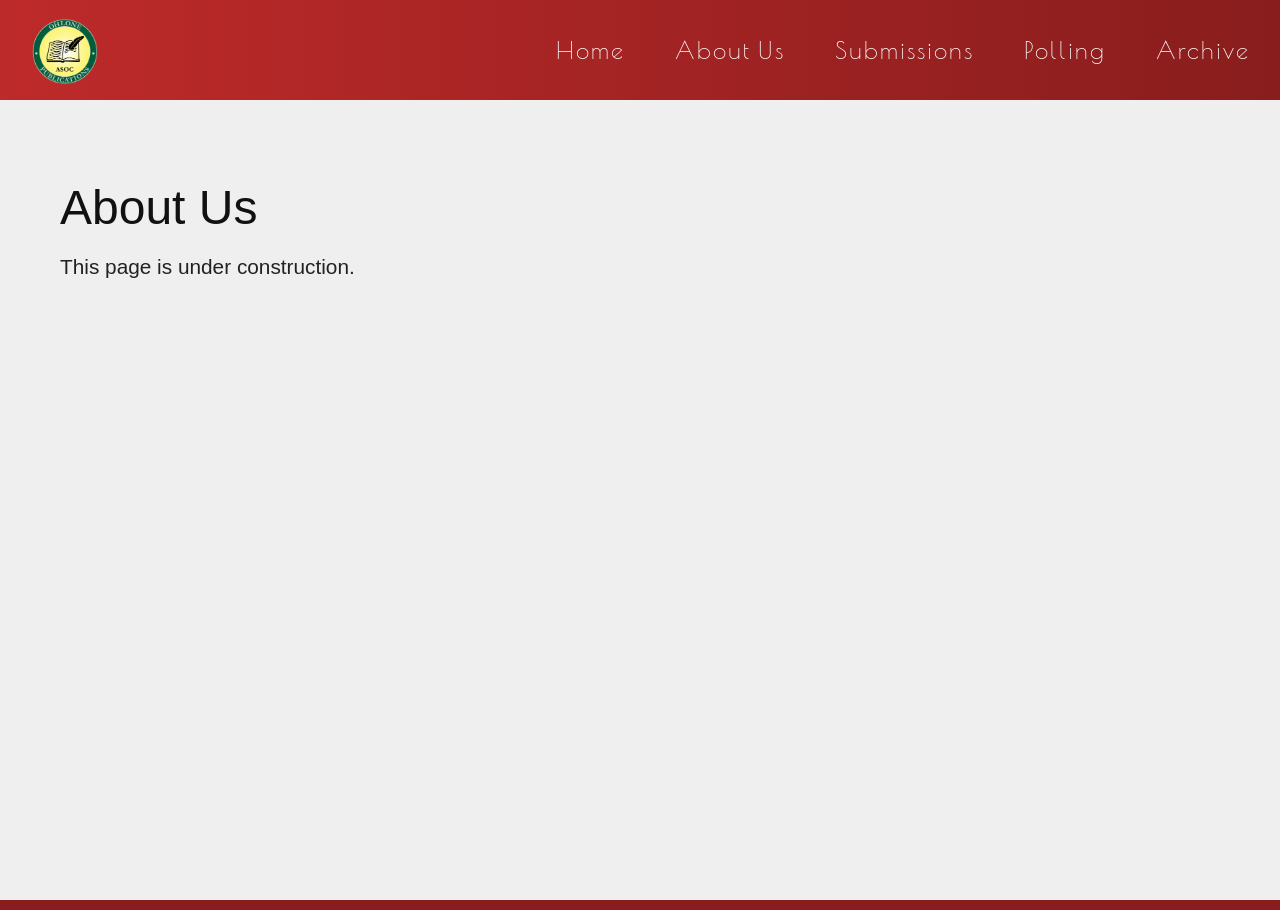
==== about.html @ a0ce57b2 "added template pages for each of the respective subpages" ====
<!DOCTYPE html>
<html lang="en">
<head>
    <meta charset="UTF-8">
    <meta name="viewport" content="width=device-width, initial-scale=1.0">
    <title>About Us | Ohlone Publications</title>
    <link rel="stylesheet" href="style.css">
    <link rel="preconnect" href="https://fonts.googleapis.com">
    <link rel="preconnect" href="https://fonts.gstatic.com" crossorigin>
    <link href="https://fonts.googleapis.com/css2?family=Poiret+One&display=swap" rel="stylesheet">
</head>
<body>
<div class="container">
    <nav class="navbar">
        <a href="index.html">
            <img src="Adobe Express - file.png" class="nav-logo" alt="Logo">
        </a>

        <ul class="nav-links">
            <li><a href="index.html">Home</a></li>
            <li><a href="about.html">About Us</a></li>
            <li><a href="submissions.html">Submissions</a></li>
            <li><a href="polling.html">Polling</a></li>
            <li><a href="archive.html">Archive</a></li>
        </ul>
    </nav>

    <main class="page-placeholder">
        <h1>About Us</h1>
        <p>This page is under construction.</p>
    </main>
</div>
</body>
</html>
---- style.css ----
html, body {
    margin: 0;
    padding: 0;
    width: 100%;
    height: 100%;
}

.container {
    width: 100%;
    min-height: 100vh;
    background: linear-gradient(to bottom, #BE2A2A, #891d1d);
    padding-bottom: 10px;
}

.navbar {
    background: linear-gradient(to right, #BE2A2A, #891d1d);
    height: 100px;
    display: flex;
    align-items: center;
    padding: 0 30px;
}

.nav-logo {
    max-height: 78px;
    width: auto;
    display: block;
}

.nav-links {
    display: flex;
    list-style: none;
    margin: 0 0 0 auto;
    padding: 0;
    gap: 50px;
    flex-wrap: wrap;
}

.nav-links a {
    text-decoration: none;
    color: white;
    font-family: "Poiret One", sans-serif;
    font-size: 1.5rem;
    letter-spacing: 2px;
    transition: text-shadow 0.25s ease, transform 0.15s ease, color 0.25s ease;
}

.nav-links a:hover {
    text-shadow: 0 0 8px rgba(255, 255, 255, 0.9),
    0 0 16px rgba(255, 255, 255, 0.7);
}

.nav-links a:active {
    animation: navFlash 0.2s ease;
}

.page-placeholder {
    background: #efefef;
    min-height: calc(100vh - 100px);
    padding: 80px 60px;
    box-sizing: border-box;
}

.page-placeholder h1 {
    margin: 0 0 20px;
    font-family: Arial, sans-serif;
    font-size: 3rem;
    font-weight: 400;
    color: #111;
}

.page-placeholder p {
    margin: 0;
    font-family: Arial, sans-serif;
    font-size: 1.3rem;
    color: #222;
}

@keyframes navFlash {
    0% {
        text-shadow: 0 0 0 rgba(255, 255, 255, 0);
        transform: scale(1);
    }
    50% {
        text-shadow: 0 0 12px rgba(255, 255, 255, 1),
        0 0 24px rgba(255, 255, 255, 0.95);
        transform: scale(1.08);
    }
    100% {
        text-shadow: 0 0 0 rgba(255, 255, 255, 0);
        transform: scale(1);
    }
}

.hero-image {
    display: block;
    width: 100%;
    max-height: 730px;
    object-fit: cover;
    box-shadow: 0 14px 28px rgba(0, 0, 0, 0.28);
    margin-bottom: 0;
    position: relative;
    z-index: 2;
}

/* MIDDLE SECTION */

.middle-section {
    background: #efefef;
    padding: 45px 60px 55px;
    position: relative;
    z-index: 1;
}

.middle-content {
    max-width: 1250px;
    margin: 0 auto;
    display: grid;
    grid-template-columns: 1.8fr 1fr;
    gap: 70px;
    align-items: start;
}

.middle-heading,
.edition-heading {
    margin-top: 0;
    margin-bottom: 25px;
    color: #111;
    font-family: Arial, sans-serif;
    font-weight: 400;
}

.middle-heading {
    text-align: center;
    font-size: 3rem;
}

.edition-heading {
    text-align: center;
    font-size: 2rem;
}

.feature-image-box {
    width: 100%;
    height: 430px;
    background: #d9d9d9;
    margin-bottom: 24px;
}

.feature-description {
    margin: 0;
    color: #111;
    font-family: Arial, sans-serif;
    font-size: 1.75rem;
    line-height: 1.35;
}

.latest-edition-box {
    display: flex;
    flex-direction: column;
    align-items: center;
}

.edition-cover-box {
    width: 100%;
    max-width: 260px;
    height: 340px;
    background: #d9d9d9;
    margin: 0 auto 24px;
    overflow: hidden;
}

.edition-cover-box img {
    width: 100%;
    height: 100%;
    object-fit: cover;
    display: block;
}

.edition-blurb {
    width: 100%;
    max-width: 360px;
    text-align: left;
}

.edition-blurb h4 {
    margin: 0 0 12px;
    font-family: Arial, sans-serif;
    font-size: 1.65rem;
    font-weight: 500;
    color: #111;
}

.edition-blurb p {
    margin: 0;
    color: #111;
    font-family: Arial, sans-serif;
    font-size: 1.25rem;
    line-height: 1.4;
}

.edition-button {
    display: inline-block;
    margin-top: 20px;
    padding: 12px 24px;
    background-color: #A61E1E;
    color: white;
    text-decoration: none;
    font-family: Arial, sans-serif;
    font-size: 1rem;
    border-radius: 6px;
    transition: background-color 0.2s ease, transform 0.2s ease;
}

.edition-button:hover {
    background-color: #8f1a1a;
    transform: translateY(-2px);
}

/* CAROUSEL */

.carousel {
    position: relative;
    width: 100%;
    max-width: 1400px;
    margin: 60px auto 100px auto;
    display: grid;
    grid-template-columns: 90px 1fr 90px;
    align-items: center;
    box-sizing: border-box;
}

.carousel-stage {
    position: relative;
    width: 900px;
    max-width: 100%;
    height: 560px;
    margin: 0 auto;
    overflow: visible;
}

.carousel-card {
    position: absolute;
    top: 50%;
    left: 50%;
    width: 250px;
    height: 380px;
    transform: translate(-50%, -50%) scale(0.7);
    opacity: 0;
    z-index: 0;
    transition: transform 0.45s ease, opacity 0.45s ease, z-index 0.45s ease, filter 0.45s ease;
    pointer-events: none;
}

.carousel-card img {
    width: 100%;
    height: 100%;
    object-fit: cover;
    display: block;
    border-radius: 12px;
    box-shadow: 0 12px 28px rgba(0, 0, 0, 0.28);
    background: #d9d9d9;
}

.carousel-card.active {
    transform: translate(-50%, -50%) scale(1);
    opacity: 1;
    z-index: 5;
    filter: none;
}

.carousel-card.prev,
.carousel-card.next {
    opacity: 0.82;
    z-index: 4;
    filter: brightness(0.88);
}

.carousel-card.prev {
    transform: translate(-125%, -50%) scale(0.8);
}

.carousel-card.next {
    transform: translate(25%, -50%) scale(0.8);
}

.carousel-card.far-prev,
.carousel-card.far-next {
    opacity: 0.35;
    z-index: 2;
    filter: brightness(0.7);
}

.carousel-card.far-prev {
    transform: translate(-175%, -50%) scale(0.58);
}

.carousel-card.far-next {
    transform: translate(75%, -50%) scale(0.58);
}

.nav {
    border: none;
    background: rgba(91, 0, 0, 0.75);
    color: white;
    font-size: 56px;
    line-height: 1;
    width: 72px;
    height: 72px;
    border-radius: 14px;
    cursor: pointer;
    z-index: 10;
    justify-self: center;
    display: flex;
    align-items: center;
    justify-content: center;
    position: static;
    transform: none;
}

.nav:hover {
    background: rgba(0, 0, 0, 0.7);
    color: white;
}

.nav:active {
    transform: scale(0.96);
}

.prev,
.next {
    flex-shrink: 0;
}

@media (max-width: 900px) {
    .middle-content {
        grid-template-columns: 1fr;
        gap: 50px;
    }

    .carousel-stage {
        width: 700px;
        height: 470px;
    }

    .carousel-card {
        width: 210px;
        height: 320px;
    }

    .carousel-card.prev {
        transform: translate(-115%, -50%) scale(0.76);
    }

    .carousel-card.next {
        transform: translate(15%, -50%) scale(0.76);
    }

    .carousel-card.far-prev {
        transform: translate(-155%, -50%) scale(0.52);
    }

    .carousel-card.far-next {
        transform: translate(55%, -50%) scale(0.52);
    }

    .nav {
        font-size: 46px;
        width: 64px;
        height: 64px;
    }
}

@media (max-width: 768px) {
    .navbar {
        height: auto;
        flex-direction: column;
        justify-content: center;
        padding: 20px;
        gap: 20px;
    }

    .nav-links {
        margin: 0;
        gap: 30px;
        justify-content: center;
    }

    .middle-section {
        padding: 35px 20px 45px;
    }

    .middle-heading {
        font-size: 2.2rem;
    }

    .edition-heading {
        font-size: 1.7rem;
    }

    .feature-image-box {
        height: 280px;
    }

    .feature-description,
    .edition-blurb p {
        font-size: 1.1rem;
    }

    .carousel {
        gap: 10px;
        padding: 0 10px;
        grid-template-columns: 60px 1fr 60px;
    }

    .carousel-stage {
        width: 100%;
        height: 340px;
    }

    .carousel-card {
        width: 165px;
        height: 250px;
    }

    .carousel-card.far-prev,
    .carousel-card.far-next {
        display: none;
    }

    .carousel-card.prev {
        transform: translate(-100%, -50%) scale(0.72);
    }

    .carousel-card.next {
        transform: translate(0%, -50%) scale(0.72);
    }

    .nav {
        font-size: 40px;
        width: 52px;
        height: 52px;
    }
}
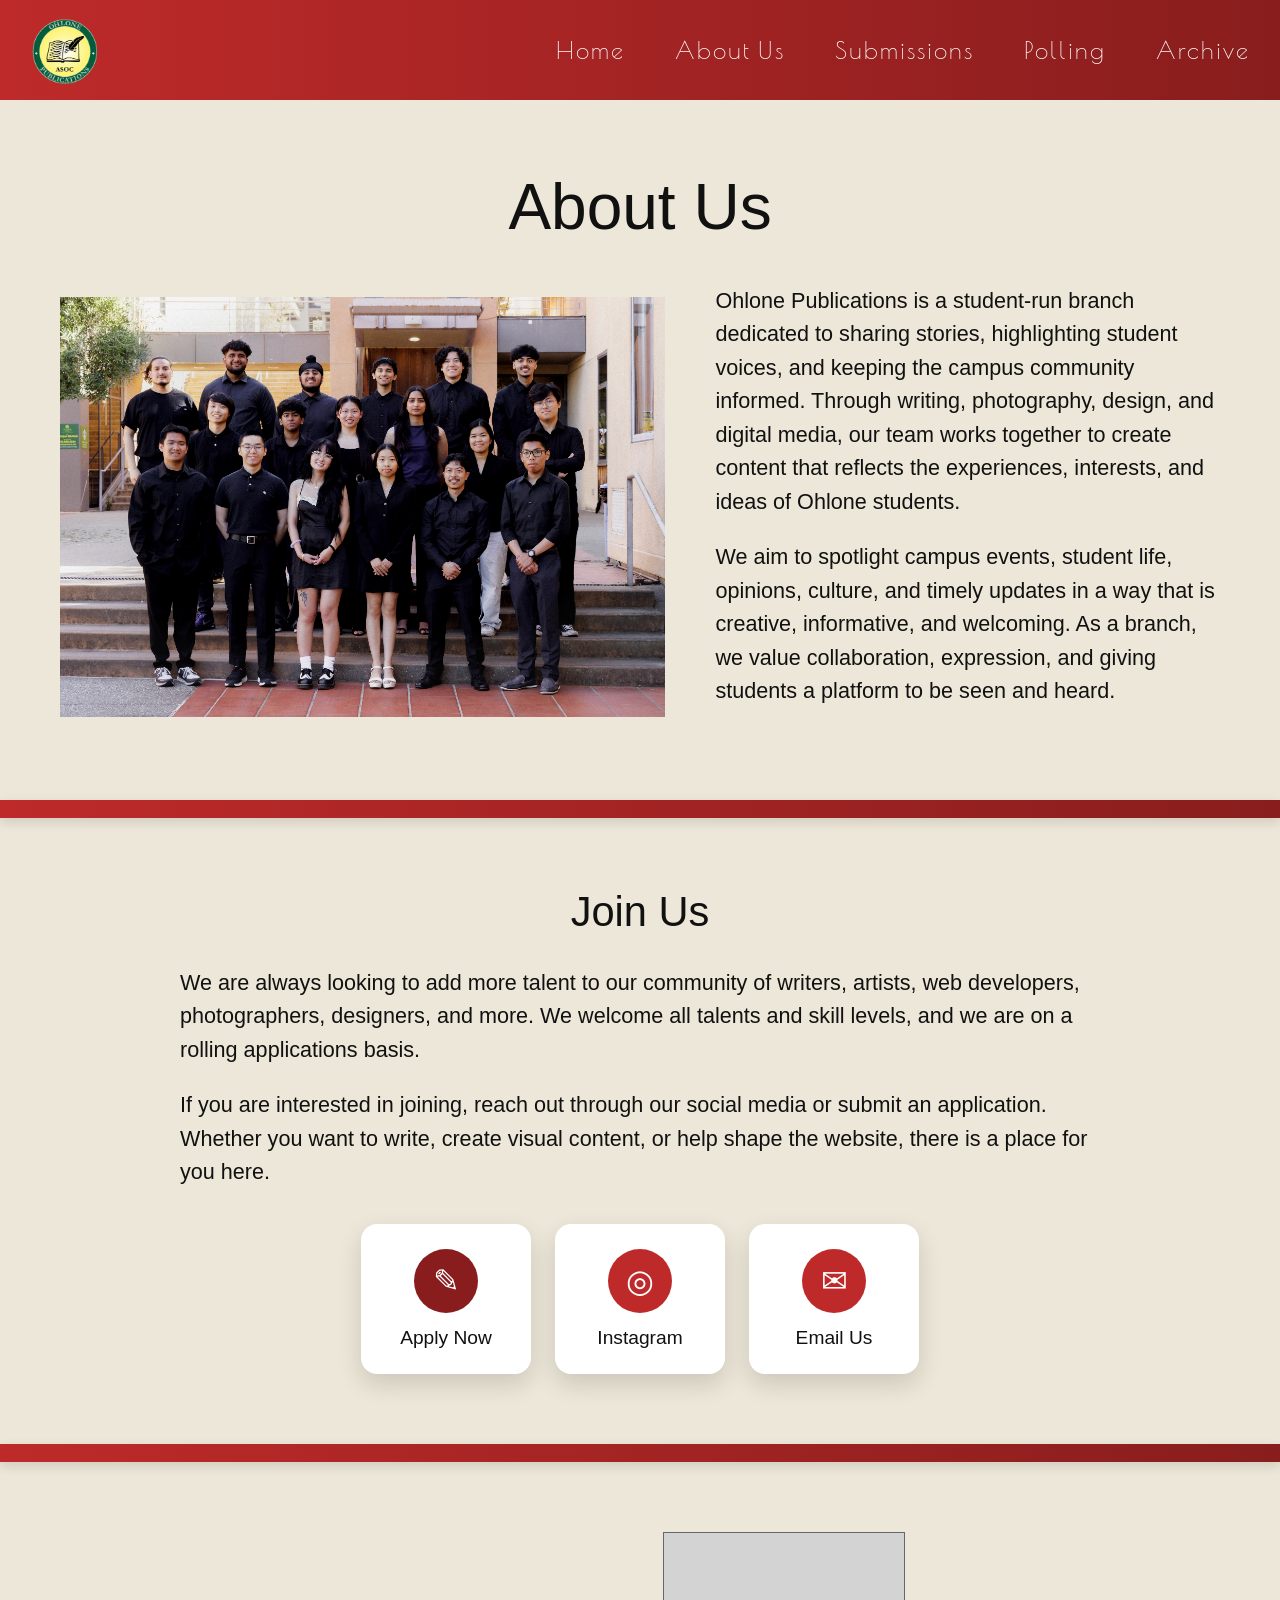
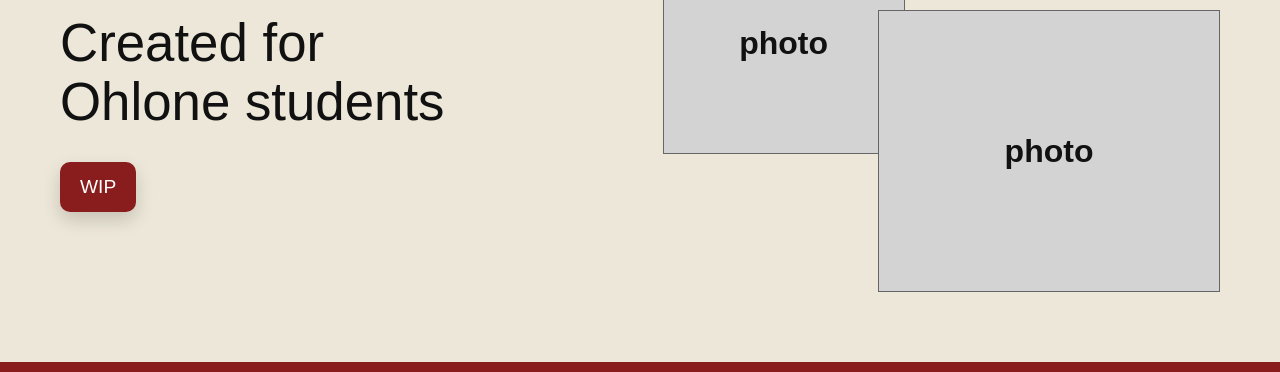
==== commit 3ea597cd: "About us page" ====
--- a/about.html
+++ b/about.html
@@ -25,9 +25,99 @@
         </ul>
     </nav>
 
-    <main class="page-placeholder">
-        <h1>About Us</h1>
-        <p>This page is under construction.</p>
+    <main class="about-page">
+        <!-- Section 1 -->
+        <section class="about-section about-top">
+            <h1 class="about-title">About Us</h1>
+
+            <div class="about-top-content">
+                <div class="about-photo-box">
+                    <!-- Replace with real group photo later -->
+                    <img src="pubbiesgroupphoto.jpg" alt="Group photo of Ohlone Publications team">
+                </div>
+
+                <div class="about-text">
+                    <p>
+                        Ohlone Publications is a student-run branch dedicated to sharing stories,
+                        highlighting student voices, and keeping the campus community informed.
+                        Through writing, photography, design, and digital media, our team works
+                        together to create content that reflects the experiences, interests,
+                        and ideas of Ohlone students.
+                    </p>
+
+                    <p>
+                        We aim to spotlight campus events, student life, opinions, culture,
+                        and timely updates in a way that is creative, informative, and welcoming.
+                        As a branch, we value collaboration, expression, and giving students
+                        a platform to be seen and heard.
+                    </p>
+                </div>
+            </div>
+        </section>
+
+        <section class="about-divider"></section>
+
+        <!-- Section 2 -->
+        <section class="about-section join-section">
+            <h2 class="join-title">Join Us</h2>
+
+            <div class="join-content">
+                <div class="join-text">
+                    <p>
+                        We are always looking to add more talent to our community of writers,
+                        artists, web developers, photographers, designers, and more.
+                        We welcome all talents and skill levels, and we are on a rolling
+                        applications basis.
+                    </p>
+
+                    <p>
+                        If you are interested in joining, reach out through our social media
+                        or submit an application. Whether you want to write, create visual
+                        content, or help shape the website, there is a place for you here.
+                    </p>
+                </div>
+
+                <div class="join-links">
+                    <a href="https://docs.google.com/forms/d/e/1FAIpQLSdZsUKvfa1E9atsUUQWqRFg_zy_l1WVoS4V7YNc0NjYFYyljw/viewform" class="join-card apply-card" target="_blank" rel="noopener noreferrer">
+                        <div class="join-card-icon">✎</div>
+                        <span>Apply Now</span>
+                    </a>
+
+                    <a href="https://www.instagram.com/asoc.publications" class="join-card social-card" target="_blank" rel="noopener noreferrer">
+                        <div class="join-card-icon">◎</div>
+                        <span>Instagram</span>
+                    </a>
+
+                    <a href="mailto:asocpnr@gmail.com" class="join-card social-card">
+                        <div class="join-card-icon">✉</div>
+                        <span>Email Us</span>
+                    </a>
+                </div>
+            </div>
+        </section>
+
+        <section class="about-divider"></section>
+
+        <!-- Section 3 -->
+        <section class="about-section work-in-progress-section">
+            <div class="wip-left">
+                <h2 class="wip-title">Created for<br>Ohlone students</h2>
+
+                <div class="wip-small-badge">WIP</div>
+            </div>
+
+            <div class="wip-right">
+                <div class="wip-photo-small">
+                    <!-- Placeholder -->
+                    <span>photo</span>
+                </div>
+
+                <div class="wip-photo-large">
+                    <!-- Placeholder -->
+                    <span>photo</span>
+                </div>
+            </div>
+        </section>
     </main>
 </div>
 </body>
--- a/style.css
+++ b/style.css
@@ -440,4 +440,283 @@
         width: 52px;
         height: 52px;
     }
+}
+
+.about-page {
+    background: #ece7d8;
+}
+
+/* shared section styling */
+.about-section {
+    padding: 70px 60px;
+    max-width: 1300px;
+    margin: 0 auto;
+    box-sizing: border-box;
+}
+
+.about-divider {
+    height: 18px;
+    background: linear-gradient(to right, #BE2A2A, #891d1d);
+    box-shadow: 0 4px 12px rgba(0, 0, 0, 0.12);
+}
+
+/* section 1 */
+.about-title {
+    margin: 0 0 40px;
+    font-family: Arial, sans-serif;
+    font-size: 4rem;
+    font-weight: 400;
+    color: #111;
+    text-align: center;
+}
+
+.about-top-content {
+    display: grid;
+    grid-template-columns: 1.2fr 1fr;
+    gap: 50px;
+    align-items: center;
+}
+
+.about-photo-box {
+    width: 100%;
+    height: 420px;
+    background: #d3d3d3;
+    overflow: hidden;
+    display: flex;
+    align-items: center;
+    justify-content: center;
+}
+
+.about-photo-box img {
+    width: 100%;
+    height: 100%;
+    object-fit: cover;
+    display: block;
+    font-family: Arial, sans-serif;
+}
+
+.about-text p {
+    margin: 0 0 22px;
+    font-family: Arial, sans-serif;
+    font-size: 1.35rem;
+    line-height: 1.55;
+    color: #111;
+}
+
+/* section 2 */
+.join-section {
+    text-align: center;
+}
+
+.join-title {
+    margin: 0 0 30px;
+    font-family: Arial, sans-serif;
+    font-size: 2.6rem;
+    font-weight: 400;
+    color: #111;
+}
+
+.join-content {
+    max-width: 1050px;
+    margin: 0 auto;
+}
+
+.join-text {
+    max-width: 920px;
+    margin: 0 auto 36px;
+}
+
+.join-text p {
+    margin: 0 0 22px;
+    font-family: Arial, sans-serif;
+    font-size: 1.35rem;
+    line-height: 1.55;
+    color: #111;
+    text-align: left;
+}
+
+.join-links {
+    display: flex;
+    justify-content: center;
+    gap: 24px;
+    flex-wrap: wrap;
+}
+
+.join-card {
+    width: 170px;
+    min-height: 150px;
+    background: white;
+    border-radius: 16px;
+    text-decoration: none;
+    color: #111;
+    display: flex;
+    flex-direction: column;
+    align-items: center;
+    justify-content: center;
+    gap: 14px;
+    box-shadow: 0 10px 24px rgba(0, 0, 0, 0.14);
+    transition: transform 0.2s ease, box-shadow 0.2s ease;
+    font-family: Arial, sans-serif;
+    font-size: 1.2rem;
+    font-weight: 500;
+    padding: 20px;
+    box-sizing: border-box;
+}
+
+.join-card:hover {
+    transform: translateY(-4px);
+    box-shadow: 0 14px 28px rgba(0, 0, 0, 0.18);
+}
+
+.join-card-icon {
+    width: 64px;
+    height: 64px;
+    border-radius: 50%;
+    background: #BE2A2A;
+    color: white;
+    display: flex;
+    align-items: center;
+    justify-content: center;
+    font-size: 2rem;
+}
+
+.apply-card .join-card-icon {
+    background: #891d1d;
+}
+
+.social-card .join-card-icon {
+    background: #BE2A2A;
+}
+
+/* section 3 */
+.work-in-progress-section {
+    display: grid;
+    grid-template-columns: 1fr 1.3fr;
+    gap: 50px;
+    align-items: center;
+    min-height: 420px;
+}
+
+.wip-left {
+    display: flex;
+    flex-direction: column;
+    align-items: flex-start;
+    gap: 30px;
+}
+
+.wip-title {
+    margin: 0;
+    font-family: Arial, sans-serif;
+    font-size: 3.3rem;
+    font-weight: 400;
+    line-height: 1.12;
+    color: #111;
+}
+
+.wip-small-badge {
+    background: #891d1d;
+    color: white;
+    font-family: Arial, sans-serif;
+    font-size: 1.2rem;
+    padding: 14px 20px;
+    border-radius: 10px;
+    box-shadow: 0 8px 18px rgba(0, 0, 0, 0.16);
+}
+
+.wip-right {
+    position: relative;
+    min-height: 360px;
+}
+
+.wip-photo-small,
+.wip-photo-large {
+    position: absolute;
+    background: #d3d3d3;
+    border: 1px solid #666;
+    display: flex;
+    align-items: center;
+    justify-content: center;
+    font-family: Arial, sans-serif;
+    font-size: 2rem;
+    font-weight: 600;
+    color: #111;
+}
+
+.wip-photo-small {
+    width: 240px;
+    height: 220px;
+    top: 0;
+    left: 70px;
+    z-index: 1;
+}
+
+.wip-photo-large {
+    width: 340px;
+    height: 280px;
+    right: 0;
+    bottom: 0;
+    z-index: 2;
+}
+
+@media (max-width: 900px) {
+    .about-section {
+        padding: 50px 24px;
+    }
+
+    .about-top-content,
+    .work-in-progress-section {
+        grid-template-columns: 1fr;
+    }
+
+    .about-title {
+        font-size: 3rem;
+    }
+
+    .about-photo-box {
+        height: 300px;
+    }
+
+    .about-text p,
+    .join-text p {
+        font-size: 1.12rem;
+    }
+
+    .wip-title {
+        font-size: 2.5rem;
+    }
+
+    .wip-right {
+        min-height: 520px;
+    }
+
+    .wip-photo-small {
+        left: 20px;
+    }
+}
+
+@media (max-width: 600px) {
+    .join-links {
+        flex-direction: column;
+        align-items: center;
+    }
+
+    .join-card {
+        width: 100%;
+        max-width: 280px;
+    }
+
+    .wip-right {
+        min-height: 430px;
+    }
+
+    .wip-photo-small {
+        width: 180px;
+        height: 160px;
+        left: 10px;
+    }
+
+    .wip-photo-large {
+        width: 250px;
+        height: 220px;
+    }
 }
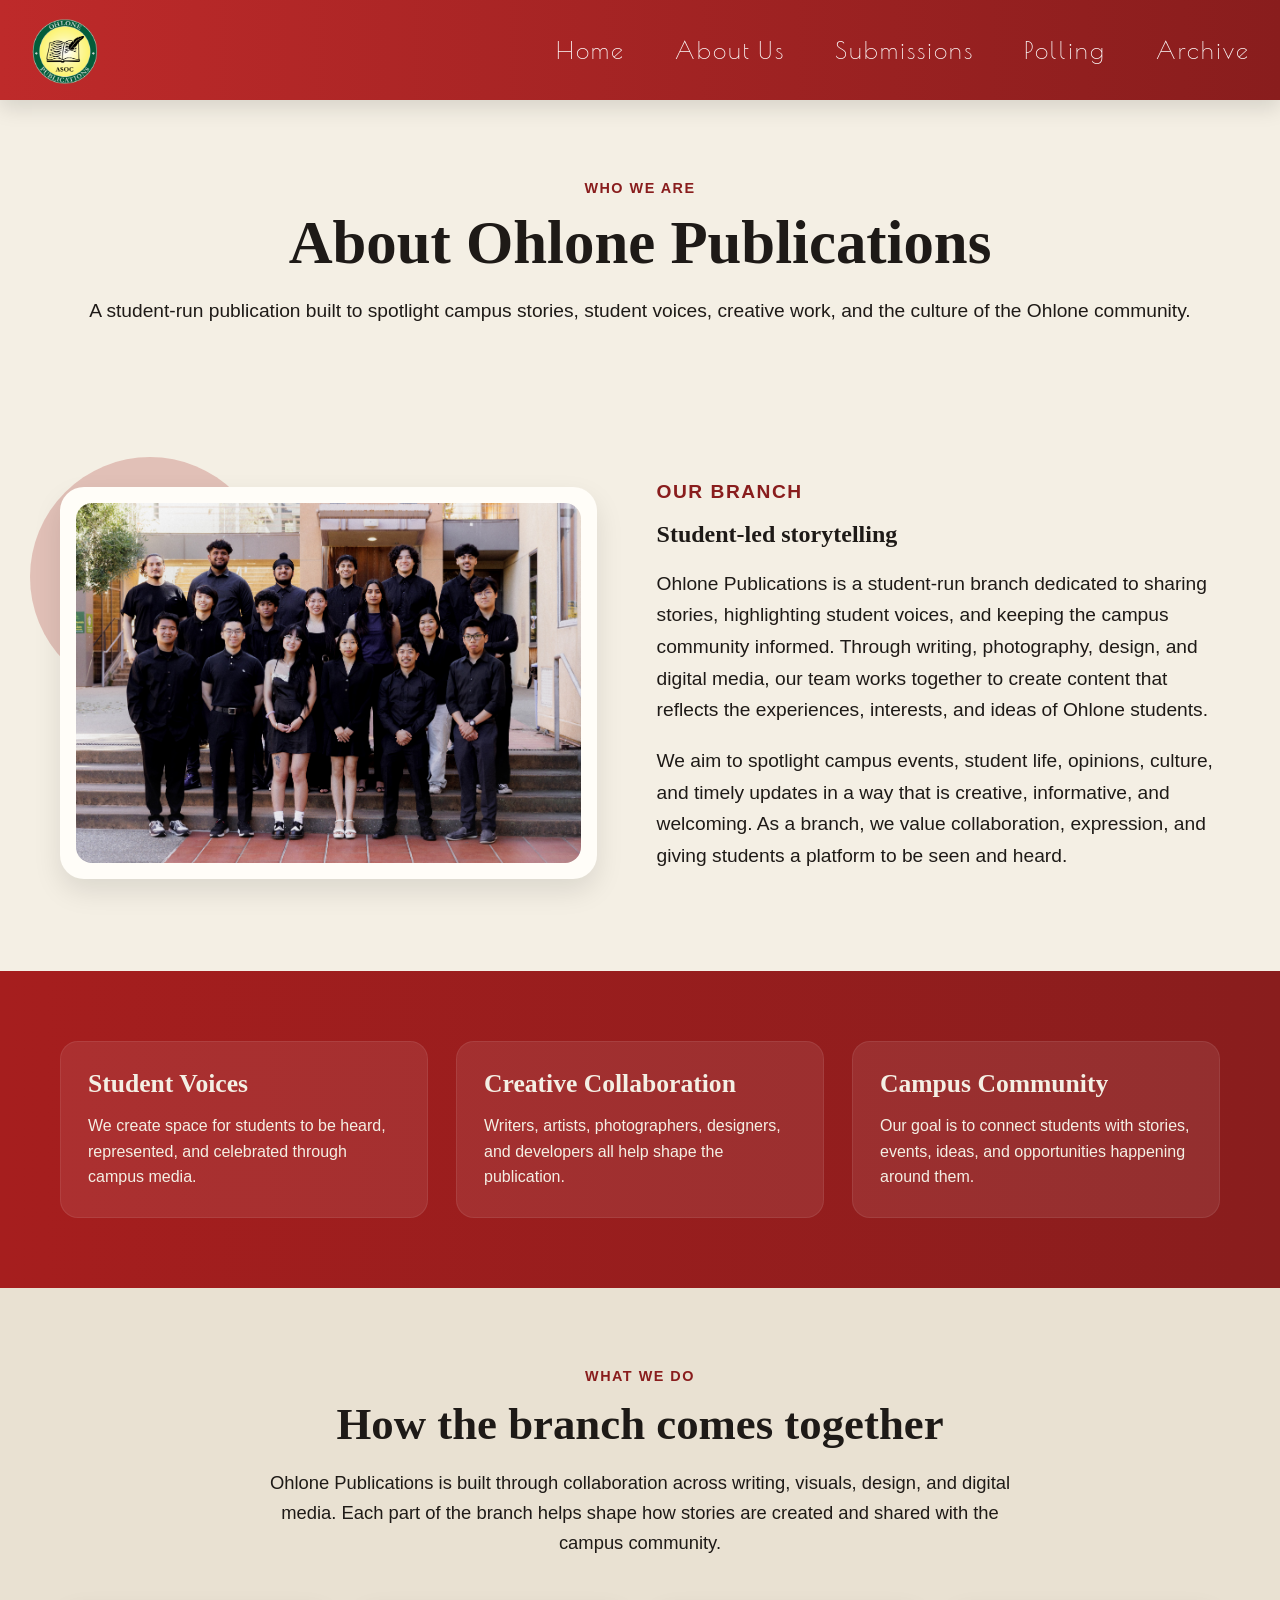
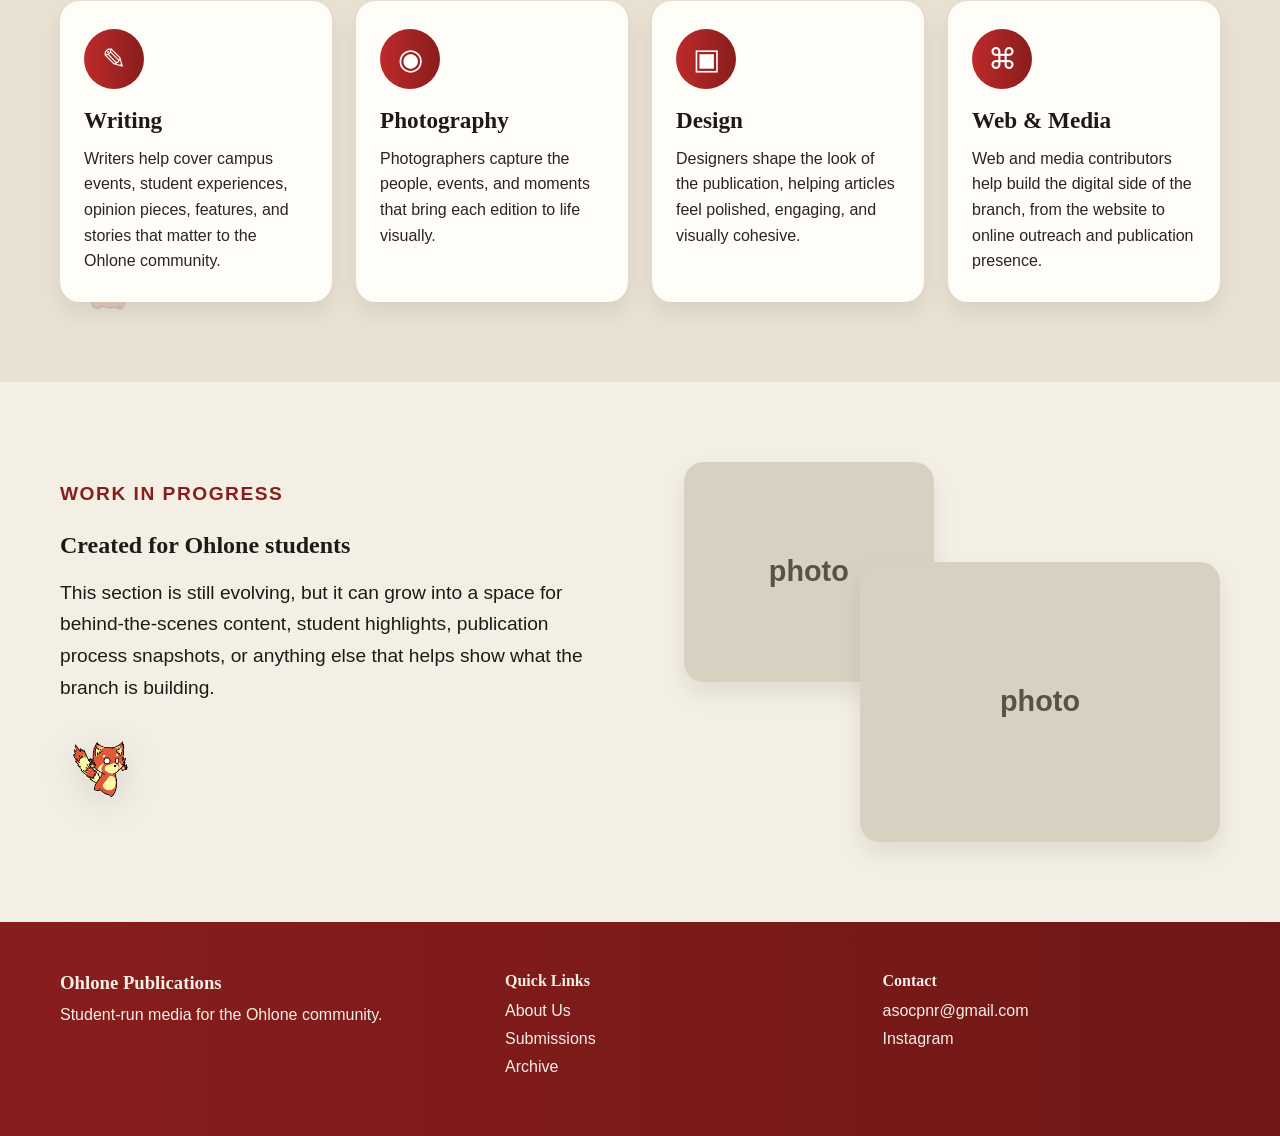
==== commit c392c3f9: "New homepage design, want to stick with it for the website theme, also added pngs of our mascot to g" ====
--- a/about.html
+++ b/about.html
@@ -26,17 +26,29 @@
     </nav>
 
     <main class="about-page">
-        <!-- Section 1 -->
-        <section class="about-section about-top">
-            <h1 class="about-title">About Us</h1>
 
-            <div class="about-top-content">
-                <div class="about-photo-box">
-                    <!-- Replace with real group photo later -->
-                    <img src="pubbiesgroupphoto.jpg" alt="Group photo of Ohlone Publications team">
+        <section class="about-hero">
+            <div class="about-hero-inner">
+                <p class="section-kicker">Who We Are</p>
+                <h1>About Ohlone Publications</h1>
+                <p class="about-hero-description">
+                    A student-run publication built to spotlight campus stories, student voices,
+                    creative work, and the culture of the Ohlone community.
+                </p>
+            </div>
+        </section>
+
+        <section class="about-intro-section">
+            <div class="about-intro-layout">
+                <div class="about-group-photo-wrap">
+                    <div class="about-group-photo-frame">
+                        <img src="pubbiesgroupphoto.jpg" alt="Group photo of the Ohlone Publications team">
+                    </div>
                 </div>
 
-                <div class="about-text">
+                <div class="about-intro-text">
+                    <p class="section-kicker">Our Branch</p>
+                    <h2>Student-led storytelling</h2>
                     <p>
                         Ohlone Publications is a student-run branch dedicated to sharing stories,
                         highlighting student voices, and keeping the campus community informed.
@@ -55,69 +67,129 @@
             </div>
         </section>
 
-        <section class="about-divider"></section>
-
-        <!-- Section 2 -->
-        <section class="about-section join-section">
-            <h2 class="join-title">Join Us</h2>
-
-            <div class="join-content">
-                <div class="join-text">
-                    <p>
-                        We are always looking to add more talent to our community of writers,
-                        artists, web developers, photographers, designers, and more.
-                        We welcome all talents and skill levels, and we are on a rolling
-                        applications basis.
-                    </p>
-
-                    <p>
-                        If you are interested in joining, reach out through our social media
-                        or submit an application. Whether you want to write, create visual
-                        content, or help shape the website, there is a place for you here.
-                    </p>
+        <section class="about-values-band">
+            <div class="about-values-grid">
+                <div class="about-value-card">
+                    <h3>Student Voices</h3>
+                    <p>We create space for students to be heard, represented, and celebrated through campus media.</p>
                 </div>
 
-                <div class="join-links">
-                    <a href="https://docs.google.com/forms/d/e/1FAIpQLSdZsUKvfa1E9atsUUQWqRFg_zy_l1WVoS4V7YNc0NjYFYyljw/viewform" class="join-card apply-card" target="_blank" rel="noopener noreferrer">
-                        <div class="join-card-icon">✎</div>
-                        <span>Apply Now</span>
-                    </a>
+                <div class="about-value-card">
+                    <h3>Creative Collaboration</h3>
+                    <p>Writers, artists, photographers, designers, and developers all help shape the publication.</p>
+                </div>
 
-                    <a href="https://www.instagram.com/asoc.publications" class="join-card social-card" target="_blank" rel="noopener noreferrer">
-                        <div class="join-card-icon">◎</div>
-                        <span>Instagram</span>
-                    </a>
-
-                    <a href="mailto:asocpnr@gmail.com" class="join-card social-card">
-                        <div class="join-card-icon">✉</div>
-                        <span>Email Us</span>
-                    </a>
+                <div class="about-value-card">
+                    <h3>Campus Community</h3>
+                    <p>Our goal is to connect students with stories, events, ideas, and opportunities happening around them.</p>
                 </div>
             </div>
         </section>
 
-        <section class="about-divider"></section>
-
-        <!-- Section 3 -->
-        <section class="about-section work-in-progress-section">
-            <div class="wip-left">
-                <h2 class="wip-title">Created for<br>Ohlone students</h2>
-
-                <div class="wip-small-badge">WIP</div>
+        <section class="about-work-section">
+            <div class="about-work-header">
+                <p class="section-kicker">What We Do</p>
+                <h2>How the branch comes together</h2>
+                <p class="about-work-description">
+                    Ohlone Publications is built through collaboration across writing, visuals,
+                    design, and digital media. Each part of the branch helps shape how stories
+                    are created and shared with the campus community.
+                </p>
             </div>
 
-            <div class="wip-right">
-                <div class="wip-photo-small">
-                    <!-- Placeholder -->
-                    <span>photo</span>
+            <div class="about-work-grid">
+                <div class="about-work-card">
+                    <div class="about-work-icon">✎</div>
+                    <h3>Writing</h3>
+                    <p>
+                        Writers help cover campus events, student experiences, opinion pieces,
+                        features, and stories that matter to the Ohlone community.
+                    </p>
                 </div>
 
-                <div class="wip-photo-large">
-                    <!-- Placeholder -->
-                    <span>photo</span>
+                <div class="about-work-card">
+                    <div class="about-work-icon">◉</div>
+                    <h3>Photography</h3>
+                    <p>
+                        Photographers capture the people, events, and moments that bring each
+                        edition to life visually.
+                    </p>
+                </div>
+
+                <div class="about-work-card">
+                    <div class="about-work-icon">▣</div>
+                    <h3>Design</h3>
+                    <p>
+                        Designers shape the look of the publication, helping articles feel
+                        polished, engaging, and visually cohesive.
+                    </p>
+                </div>
+
+                <div class="about-work-card">
+                    <div class="about-work-icon">⌘</div>
+                    <h3>Web & Media</h3>
+                    <p>
+                        Web and media contributors help build the digital side of the branch,
+                        from the website to online outreach and publication presence.
+                    </p>
+                </div>
+            </div>
+
+            <div class="about-work-mascot-wrap">
+                <img src="pubsMascot.png" alt="Ohlone Publications mascot" class="about-work-mascot">
+            </div>
+        </section>
+
+        <section class="about-wip-section">
+            <div class="about-wip-layout">
+                <div class="about-wip-left">
+                    <p class="section-kicker">Work In Progress</p>
+                    <h2>Created for Ohlone students</h2>
+                    <p>
+                        This section is still evolving, but it can grow into a space for
+                        behind-the-scenes content, student highlights, publication process
+                        snapshots, or anything else that helps show what the branch is building.
+                    </p>
+
+                    <div class="about-wip-badge">
+                        <img src="pubsMascot2.png" alt="Ohlone Publications secondary mascot">
+                    </div>
+                </div>
+
+                <div class="about-wip-right">
+                    <div class="about-wip-photo-small">
+                        <span>photo</span>
+                    </div>
+
+                    <div class="about-wip-photo-large">
+                        <span>photo</span>
+                    </div>
                 </div>
             </div>
         </section>
+
+        <footer class="site-footer">
+            <div class="footer-content">
+                <div>
+                    <h3>Ohlone Publications</h3>
+                    <p>Student-run media for the Ohlone community.</p>
+                </div>
+
+                <div>
+                    <h4>Quick Links</h4>
+                    <p><a href="about.html">About Us</a></p>
+                    <p><a href="submissions.html">Submissions</a></p>
+                    <p><a href="archive.html">Archive</a></p>
+                </div>
+
+                <div>
+                    <h4>Contact</h4>
+                    <p><a href="mailto:asocpnr@gmail.com">asocpnr@gmail.com</a></p>
+                    <p><a href="https://www.instagram.com/asoc.publications" target="_blank" rel="noopener noreferrer">Instagram</a></p>
+                </div>
+            </div>
+        </footer>
+
     </main>
 </div>
 </body>
--- a/style.css
+++ b/style.css
@@ -5,12 +5,17 @@
     height: 100%;
 }
 
+body {
+    background: #F4EFE4;
+}
+
 .container {
     width: 100%;
     min-height: 100vh;
-    background: linear-gradient(to bottom, #BE2A2A, #891d1d);
-    padding-bottom: 10px;
-}
+    background: #F4EFE4;
+}
+
+/* NAVBAR */
 
 .navbar {
     background: linear-gradient(to right, #BE2A2A, #891d1d);
@@ -18,6 +23,9 @@
     display: flex;
     align-items: center;
     padding: 0 30px;
+    box-shadow: 0 8px 20px rgba(0, 0, 0, 0.12);
+    position: relative;
+    z-index: 20;
 }
 
 .nav-logo {
@@ -41,7 +49,7 @@
     font-family: "Poiret One", sans-serif;
     font-size: 1.5rem;
     letter-spacing: 2px;
-    transition: text-shadow 0.25s ease, transform 0.15s ease, color 0.25s ease;
+    transition: text-shadow 0.25s ease, transform 0.15s ease;
 }
 
 .nav-links a:hover {
@@ -51,28 +59,6 @@
 
 .nav-links a:active {
     animation: navFlash 0.2s ease;
-}
-
-.page-placeholder {
-    background: #efefef;
-    min-height: calc(100vh - 100px);
-    padding: 80px 60px;
-    box-sizing: border-box;
-}
-
-.page-placeholder h1 {
-    margin: 0 0 20px;
-    font-family: Arial, sans-serif;
-    font-size: 3rem;
-    font-weight: 400;
-    color: #111;
-}
-
-.page-placeholder p {
-    margin: 0;
-    font-family: Arial, sans-serif;
-    font-size: 1.3rem;
-    color: #222;
 }
 
 @keyframes navFlash {
@@ -91,129 +77,250 @@
     }
 }
 
-.hero-image {
+/* HOMEPAGE */
+
+.homepage {
+    background: #F4EFE4;
+    color: #1E1A17;
+}
+
+.hero-section,
+.latest-section,
+.join-home-section,
+.archive-preview-section {
+    padding: 80px 60px;
+}
+
+.hero-content,
+.latest-layout,
+.join-home-layout,
+.footer-content,
+.archive-preview-header,
+.mission-grid {
+    max-width: 1200px;
+    margin: 0 auto;
+}
+
+.hero-content {
+    display: grid;
+    grid-template-columns: 0.95fr 1.15fr;
+    gap: 40px;
+    align-items: center;
+}
+
+.hero-kicker,
+.section-kicker {
+    margin: 0 0 14px;
+    text-transform: uppercase;
+    letter-spacing: 1.5px;
+    font-size: 0.9rem;
+    color: #891d1d;
+    font-family: Arial, sans-serif;
+    font-weight: 700;
+}
+
+.hero-text h1,
+.latest-text h2,
+.join-home-text h2,
+.archive-preview-header h2 {
+    margin: 0 0 18px;
+    font-family: Georgia, serif;
+    font-weight: 600;
+    color: #1E1A17;
+}
+
+.hero-text h1 {
+    font-size: 4rem;
+    line-height: 1.05;
+}
+
+.hero-description,
+.latest-text p,
+.join-home-text p {
+    font-family: Arial, sans-serif;
+    font-size: 1.2rem;
+    line-height: 1.6;
+    margin: 0;
+}
+
+.hero-buttons {
+    display: flex;
+    gap: 16px;
+    flex-wrap: wrap;
+    margin-top: 28px;
+}
+
+.primary-button,
+.secondary-button {
+    display: inline-block;
+    padding: 14px 26px;
+    border-radius: 999px;
+    text-decoration: none;
+    font-family: Arial, sans-serif;
+    font-weight: 600;
+    transition: transform 0.2s ease, background-color 0.2s ease, color 0.2s ease;
+}
+
+.primary-button {
+    background: linear-gradient(to right, #BE2A2A, #891D1D);
+    color: white;
+}
+
+.secondary-button {
+    background: transparent;
+    color: #891D1D;
+    border: 2px solid #BE2A2A;
+}
+
+.primary-button:hover,
+.secondary-button:hover {
+    transform: translateY(-2px);
+}
+
+.hero-visual {
+    position: relative;
+}
+
+.hero-visual::before {
+    content: "";
+    position: absolute;
+    width: 340px;
+    height: 340px;
+    right: -30px;
+    top: -10px;
+    background: #D6A29A;
+    border-radius: 50%;
+    opacity: 0.7;
+    z-index: 1;
+}
+
+.hero-image-frame {
+    position: relative;
+    z-index: 2;
+    background: #FFFDF8;
+    padding: 18px;
+    border-radius: 24px;
+    box-shadow: 0 12px 28px rgba(0, 0, 0, 0.10);
+    max-width: 880px;
+    margin-left: auto;
+}
+
+.hero-image-frame img {
+    width: 100%;
     display: block;
-    width: 100%;
-    max-height: 730px;
-    object-fit: cover;
-    box-shadow: 0 14px 28px rgba(0, 0, 0, 0.28);
-    margin-bottom: 0;
-    position: relative;
-    z-index: 2;
-}
-
-/* MIDDLE SECTION */
-
-.middle-section {
-    background: #efefef;
-    padding: 45px 60px 55px;
-    position: relative;
-    z-index: 1;
-}
-
-.middle-content {
-    max-width: 1250px;
-    margin: 0 auto;
+    border-radius: 16px;
+}
+
+/* MISSION */
+
+.mission-band {
+    background: linear-gradient(to right, #A61E1E, #891D1D);
+    padding: 70px 60px;
+}
+
+.mission-grid {
     display: grid;
-    grid-template-columns: 1.8fr 1fr;
-    gap: 70px;
-    align-items: start;
-}
-
-.middle-heading,
-.edition-heading {
-    margin-top: 0;
-    margin-bottom: 25px;
-    color: #111;
-    font-family: Arial, sans-serif;
-    font-weight: 400;
-}
-
-.middle-heading {
+    grid-template-columns: repeat(3, 1fr);
+    gap: 28px;
+}
+
+.mission-card {
+    background: rgba(255, 255, 255, 0.08);
+    border-radius: 18px;
+    padding: 28px;
+    color: #F4EFE4;
+    box-shadow: inset 0 0 0 1px rgba(255,255,255,0.08);
+}
+
+.mission-card h3 {
+    margin: 0 0 14px;
+    font-family: Georgia, serif;
+    font-size: 1.6rem;
+}
+
+.mission-card p {
+    margin: 0;
+    font-family: Arial, sans-serif;
+    line-height: 1.6;
+}
+
+/* LATEST */
+
+.latest-layout,
+.join-home-layout {
+    display: grid;
+    grid-template-columns: 1fr 1fr;
+    gap: 60px;
+    align-items: center;
+}
+
+.latest-cover,
+.join-home-mascot {
+    display: flex;
+    justify-content: center;
+}
+
+.latest-cover img,
+.join-home-mascot img {
+    max-width: 100%;
+    border-radius: 24px;
+    box-shadow: 0 12px 28px rgba(0, 0, 0, 0.10);
+}
+
+.latest-cover img {
+    width: 320px;
+}
+
+.latest-text .primary-button {
+    margin-top: 24px;
+}
+
+/* JOIN HOME */
+
+.join-home-section {
+    background: #E9E1D2;
+}
+
+.join-home-mascot img {
+    width: 280px;
+}
+
+.join-home-cards {
+    display: flex;
+    gap: 18px;
+    flex-wrap: wrap;
+    margin-top: 24px;
+}
+
+.mini-card {
+    background: #FFFDF8;
+    color: #1E1A17;
+    text-decoration: none;
+    padding: 14px 22px;
+    border-radius: 16px;
+    box-shadow: 0 10px 24px rgba(0, 0, 0, 0.08);
+    font-family: Arial, sans-serif;
+    font-weight: 600;
+    transition: transform 0.2s ease;
+}
+
+.mini-card:hover {
+    transform: translateY(-2px);
+}
+
+/* ARCHIVE */
+
+.archive-preview-section {
+    background: #F4EFE4;
+}
+
+.archive-preview-header {
     text-align: center;
-    font-size: 3rem;
-}
-
-.edition-heading {
-    text-align: center;
-    font-size: 2rem;
-}
-
-.feature-image-box {
-    width: 100%;
-    height: 430px;
-    background: #d9d9d9;
-    margin-bottom: 24px;
-}
-
-.feature-description {
-    margin: 0;
-    color: #111;
-    font-family: Arial, sans-serif;
-    font-size: 1.75rem;
-    line-height: 1.35;
-}
-
-.latest-edition-box {
-    display: flex;
-    flex-direction: column;
-    align-items: center;
-}
-
-.edition-cover-box {
-    width: 100%;
-    max-width: 260px;
-    height: 340px;
-    background: #d9d9d9;
-    margin: 0 auto 24px;
-    overflow: hidden;
-}
-
-.edition-cover-box img {
-    width: 100%;
-    height: 100%;
-    object-fit: cover;
-    display: block;
-}
-
-.edition-blurb {
-    width: 100%;
-    max-width: 360px;
-    text-align: left;
-}
-
-.edition-blurb h4 {
-    margin: 0 0 12px;
-    font-family: Arial, sans-serif;
-    font-size: 1.65rem;
-    font-weight: 500;
-    color: #111;
-}
-
-.edition-blurb p {
-    margin: 0;
-    color: #111;
-    font-family: Arial, sans-serif;
-    font-size: 1.25rem;
-    line-height: 1.4;
-}
-
-.edition-button {
-    display: inline-block;
-    margin-top: 20px;
-    padding: 12px 24px;
-    background-color: #A61E1E;
-    color: white;
-    text-decoration: none;
-    font-family: Arial, sans-serif;
-    font-size: 1rem;
-    border-radius: 6px;
-    transition: background-color 0.2s ease, transform 0.2s ease;
-}
-
-.edition-button:hover {
-    background-color: #8f1a1a;
-    transform: translateY(-2px);
+    margin-bottom: 30px;
+}
+
+.archive-preview-header h2 {
+    font-size: 2.8rem;
 }
 
 /* CAROUSEL */
@@ -222,7 +329,7 @@
     position: relative;
     width: 100%;
     max-width: 1400px;
-    margin: 60px auto 100px auto;
+    margin: 20px auto 0 auto;
     display: grid;
     grid-template-columns: 90px 1fr 90px;
     align-items: center;
@@ -256,8 +363,8 @@
     height: 100%;
     object-fit: cover;
     display: block;
-    border-radius: 12px;
-    box-shadow: 0 12px 28px rgba(0, 0, 0, 0.28);
+    border-radius: 20px;
+    box-shadow: 0 12px 28px rgba(0, 0, 0, 0.20);
     background: #d9d9d9;
 }
 
@@ -300,13 +407,13 @@
 
 .nav {
     border: none;
-    background: rgba(91, 0, 0, 0.75);
+    background: rgba(91, 0, 0, 0.78);
     color: white;
     font-size: 56px;
     line-height: 1;
     width: 72px;
     height: 72px;
-    border-radius: 14px;
+    border-radius: 18px;
     cursor: pointer;
     z-index: 10;
     justify-self: center;
@@ -315,10 +422,11 @@
     justify-content: center;
     position: static;
     transform: none;
+    transition: transform 0.2s ease, background 0.2s ease;
 }
 
 .nav:hover {
-    background: rgba(0, 0, 0, 0.7);
+    background: rgba(60, 0, 0, 0.9);
     color: white;
 }
 
@@ -326,15 +434,451 @@
     transform: scale(0.96);
 }
 
-.prev,
-.next {
-    flex-shrink: 0;
-}
-
+/* FOOTER */
+
+.site-footer {
+    background: linear-gradient(to right, #891D1D, #6f1717);
+    color: #F4EFE4;
+    padding: 50px 60px;
+}
+
+.footer-content {
+    display: grid;
+    grid-template-columns: 1.2fr 1fr 1fr;
+    gap: 40px;
+}
+
+.site-footer h3,
+.site-footer h4 {
+    margin: 0 0 12px;
+    font-family: Georgia, serif;
+}
+
+.site-footer p {
+    margin: 0 0 10px;
+    font-family: Arial, sans-serif;
+}
+
+.site-footer a {
+    color: #F4EFE4;
+    text-decoration: none;
+}
+
+/* ABOUT PAGE */
+
+.about-page {
+    background: #F4EFE4;
+    color: #1E1A17;
+}
+
+.about-hero,
+.about-intro-section,
+.about-join-section,
+.about-wip-section {
+    padding: 80px 60px;
+}
+
+.about-hero-inner,
+.about-intro-layout,
+.about-values-grid,
+.about-join-layout,
+.about-wip-layout {
+    max-width: 1200px;
+    margin: 0 auto;
+}
+
+.about-hero {
+    background: #F4EFE4;
+    text-align: center;
+    padding-bottom: 50px;
+}
+
+.about-hero h1,
+.about-intro-text h2,
+.about-join-content h2,
+.about-wip-left h2 {
+    margin: 0 0 18px;
+    font-family: Georgia, serif;
+    font-weight: 600;
+    color: #1E1A17;
+}
+
+.about-hero h1 {
+    font-size: 3.8rem;
+    line-height: 1.08;
+}
+
+.about-hero-description,
+.about-intro-text p,
+.about-join-text p,
+.about-wip-left p {
+    font-family: Arial, sans-serif;
+    font-size: 1.2rem;
+    line-height: 1.65;
+}
+
+/* intro */
+
+.about-intro-layout {
+    display: grid;
+    grid-template-columns: 1fr 1.05fr;
+    gap: 60px;
+    align-items: center;
+}
+
+.about-group-photo-wrap {
+    position: relative;
+}
+
+.about-group-photo-wrap::before {
+    content: "";
+    position: absolute;
+    width: 240px;
+    height: 240px;
+    background: #D6A29A;
+    border-radius: 50%;
+    left: -30px;
+    top: -30px;
+    opacity: 0.6;
+    z-index: 1;
+}
+
+.about-group-photo-frame {
+    position: relative;
+    z-index: 2;
+    background: #FFFDF8;
+    padding: 16px;
+    border-radius: 24px;
+    box-shadow: 0 12px 28px rgba(0, 0, 0, 0.10);
+}
+
+.about-group-photo-frame img {
+    width: 100%;
+    display: block;
+    border-radius: 16px;
+    min-height: 360px;
+    object-fit: cover;
+    background: #d7d1c2;
+}
+
+/* values band */
+
+.about-values-band {
+    background: linear-gradient(to right, #A61E1E, #891D1D);
+    padding: 70px 60px;
+}
+
+.about-values-grid {
+    display: grid;
+    grid-template-columns: repeat(3, 1fr);
+    gap: 28px;
+}
+
+.about-value-card {
+    background: rgba(255, 255, 255, 0.08);
+    border-radius: 18px;
+    padding: 28px;
+    color: #F4EFE4;
+    box-shadow: inset 0 0 0 1px rgba(255,255,255,0.08);
+}
+
+.about-value-card h3 {
+    margin: 0 0 14px;
+    font-family: Georgia, serif;
+    font-size: 1.6rem;
+}
+
+.about-value-card p {
+    margin: 0;
+    font-family: Arial, sans-serif;
+    line-height: 1.6;
+}
+
+/* join */
+
+.about-work-section {
+    background: #E9E1D2;
+    padding: 80px 60px;
+    position: relative;
+    overflow: hidden;
+}
+
+.about-work-header,
+.about-work-grid {
+    max-width: 1200px;
+    margin: 0 auto;
+}
+
+.about-work-header {
+    text-align: center;
+    margin-bottom: 42px;
+    position: relative;
+    z-index: 2;
+}
+
+.about-work-header h2 {
+    margin: 0 0 18px;
+    font-family: Georgia, serif;
+    font-weight: 600;
+    color: #1E1A17;
+    font-size: 2.8rem;
+}
+
+.about-work-description {
+    max-width: 760px;
+    margin: 0 auto;
+    font-family: Arial, sans-serif;
+    font-size: 1.15rem;
+    line-height: 1.65;
+}
+
+.about-work-grid {
+    display: grid;
+    grid-template-columns: repeat(4, 1fr);
+    gap: 24px;
+    position: relative;
+    z-index: 2;
+}
+
+.about-work-card {
+    background: #FFFDF8;
+    border-radius: 20px;
+    padding: 28px 24px;
+    box-shadow: 0 10px 24px rgba(0, 0, 0, 0.08);
+    min-height: 240px;
+}
+
+.about-work-icon {
+    width: 60px;
+    height: 60px;
+    border-radius: 50%;
+    background: linear-gradient(to right, #BE2A2A, #891D1D);
+    color: white;
+    display: flex;
+    align-items: center;
+    justify-content: center;
+    font-size: 1.8rem;
+    margin-bottom: 18px;
+    font-family: Arial, sans-serif;
+}
+
+.about-work-card h3 {
+    margin: 0 0 12px;
+    font-family: Georgia, serif;
+    font-size: 1.45rem;
+    color: #1E1A17;
+}
+
+.about-work-card p {
+    margin: 0;
+    font-family: Arial, sans-serif;
+    line-height: 1.6;
+    color: #2a2520;
+}
+
+.about-work-mascot-wrap {
+    position: absolute;
+    left: 20px;
+    bottom: 20px;
+    z-index: 1;
+    opacity: 0.16;
+}
+
+.about-work-mascot {
+    width: 180px;
+    height: auto;
+    display: block;
+}
+
+/* responsive */
 @media (max-width: 900px) {
-    .middle-content {
+    .about-work-section {
+        padding: 60px 24px;
+    }
+
+    .about-work-grid {
+        grid-template-columns: repeat(2, 1fr);
+    }
+
+    .about-work-header h2 {
+        font-size: 2.2rem;
+    }
+
+    .about-work-mascot-wrap {
+        display: none;
+    }
+}
+
+@media (max-width: 600px) {
+    .about-work-grid {
         grid-template-columns: 1fr;
-        gap: 50px;
+    }
+}
+
+/* wip */
+
+.about-wip-section {
+    background: #F4EFE4;
+}
+
+.about-wip-layout {
+    display: grid;
+    grid-template-columns: 1fr 1.1fr;
+    gap: 60px;
+    align-items: center;
+}
+
+.about-wip-left p {
+    margin: 0 0 22px;
+}
+
+.about-wip-badge img {
+    width: 100px;
+    height: auto;
+    display: block;
+    filter: drop-shadow(0 8px 18px rgba(0, 0, 0, 0.12));
+}
+
+.about-wip-right {
+    position: relative;
+    min-height: 380px;
+}
+
+.about-wip-photo-small,
+.about-wip-photo-large {
+    position: absolute;
+    background: #d7d1c2;
+    border-radius: 20px;
+    box-shadow: 0 12px 24px rgba(0, 0, 0, 0.08);
+    display: flex;
+    align-items: center;
+    justify-content: center;
+    font-family: Arial, sans-serif;
+    font-size: 1.8rem;
+    font-weight: 600;
+    color: #5b5145;
+}
+
+.about-wip-photo-small {
+    width: 250px;
+    height: 220px;
+    top: 0;
+    left: 40px;
+    z-index: 1;
+}
+
+.about-wip-photo-large {
+    width: 360px;
+    height: 280px;
+    right: 0;
+    bottom: 0;
+    z-index: 2;
+}
+
+/* responsive */
+
+@media (max-width: 900px) {
+    .about-hero,
+    .about-intro-section,
+    .about-join-section,
+    .about-wip-section,
+    .about-values-band {
+        padding: 60px 24px;
+    }
+
+    .about-intro-layout,
+    .about-values-grid,
+    .about-join-layout,
+    .about-wip-layout {
+        grid-template-columns: 1fr;
+    }
+
+    .about-hero h1 {
+        font-size: 2.8rem;
+    }
+
+    .about-join-mascot {
+        width: 220px;
+    }
+
+    .about-wip-right {
+        min-height: 480px;
+    }
+
+    .about-wip-photo-small {
+        left: 10px;
+    }
+}
+
+@media (max-width: 600px) {
+    .about-join-links {
+        flex-direction: column;
+        align-items: center;
+    }
+
+    .about-join-card {
+        width: 100%;
+        max-width: 280px;
+    }
+
+    .about-wip-right {
+        min-height: 400px;
+    }
+
+    .about-wip-photo-small {
+        width: 180px;
+        height: 160px;
+    }
+
+    .about-wip-photo-large {
+        width: 250px;
+        height: 220px;
+    }
+}
+
+/* OTHER PAGES */
+
+.submissions-page,
+.polling-page,
+.page-placeholder {
+    background: #F4EFE4;
+    min-height: calc(100vh - 100px);
+    box-sizing: border-box;
+}
+
+/* RESPONSIVE */
+
+@media (max-width: 900px) {
+    .hero-content,
+    .latest-layout,
+    .join-home-layout,
+    .mission-grid,
+    .footer-content {
+        grid-template-columns: 1fr;
+    }
+
+    .hero-section,
+    .latest-section,
+    .join-home-section,
+    .archive-preview-section,
+    .mission-band,
+    .site-footer {
+        padding: 60px 24px;
+    }
+
+    .hero-text h1 {
+        font-size: 2.8rem;
+    }
+
+    .archive-preview-header h2 {
+        font-size: 2.2rem;
+    }
+
+    .hero-visual::before {
+        width: 180px;
+        height: 180px;
+        right: 0;
+        top: 0;
     }
 
     .carousel-stage {
@@ -385,27 +929,6 @@
         justify-content: center;
     }
 
-    .middle-section {
-        padding: 35px 20px 45px;
-    }
-
-    .middle-heading {
-        font-size: 2.2rem;
-    }
-
-    .edition-heading {
-        font-size: 1.7rem;
-    }
-
-    .feature-image-box {
-        height: 280px;
-    }
-
-    .feature-description,
-    .edition-blurb p {
-        font-size: 1.1rem;
-    }
-
     .carousel {
         gap: 10px;
         padding: 0 10px;
@@ -440,283 +963,4 @@
         width: 52px;
         height: 52px;
     }
-}
-
-.about-page {
-    background: #ece7d8;
-}
-
-/* shared section styling */
-.about-section {
-    padding: 70px 60px;
-    max-width: 1300px;
-    margin: 0 auto;
-    box-sizing: border-box;
-}
-
-.about-divider {
-    height: 18px;
-    background: linear-gradient(to right, #BE2A2A, #891d1d);
-    box-shadow: 0 4px 12px rgba(0, 0, 0, 0.12);
-}
-
-/* section 1 */
-.about-title {
-    margin: 0 0 40px;
-    font-family: Arial, sans-serif;
-    font-size: 4rem;
-    font-weight: 400;
-    color: #111;
-    text-align: center;
-}
-
-.about-top-content {
-    display: grid;
-    grid-template-columns: 1.2fr 1fr;
-    gap: 50px;
-    align-items: center;
-}
-
-.about-photo-box {
-    width: 100%;
-    height: 420px;
-    background: #d3d3d3;
-    overflow: hidden;
-    display: flex;
-    align-items: center;
-    justify-content: center;
-}
-
-.about-photo-box img {
-    width: 100%;
-    height: 100%;
-    object-fit: cover;
-    display: block;
-    font-family: Arial, sans-serif;
-}
-
-.about-text p {
-    margin: 0 0 22px;
-    font-family: Arial, sans-serif;
-    font-size: 1.35rem;
-    line-height: 1.55;
-    color: #111;
-}
-
-/* section 2 */
-.join-section {
-    text-align: center;
-}
-
-.join-title {
-    margin: 0 0 30px;
-    font-family: Arial, sans-serif;
-    font-size: 2.6rem;
-    font-weight: 400;
-    color: #111;
-}
-
-.join-content {
-    max-width: 1050px;
-    margin: 0 auto;
-}
-
-.join-text {
-    max-width: 920px;
-    margin: 0 auto 36px;
-}
-
-.join-text p {
-    margin: 0 0 22px;
-    font-family: Arial, sans-serif;
-    font-size: 1.35rem;
-    line-height: 1.55;
-    color: #111;
-    text-align: left;
-}
-
-.join-links {
-    display: flex;
-    justify-content: center;
-    gap: 24px;
-    flex-wrap: wrap;
-}
-
-.join-card {
-    width: 170px;
-    min-height: 150px;
-    background: white;
-    border-radius: 16px;
-    text-decoration: none;
-    color: #111;
-    display: flex;
-    flex-direction: column;
-    align-items: center;
-    justify-content: center;
-    gap: 14px;
-    box-shadow: 0 10px 24px rgba(0, 0, 0, 0.14);
-    transition: transform 0.2s ease, box-shadow 0.2s ease;
-    font-family: Arial, sans-serif;
-    font-size: 1.2rem;
-    font-weight: 500;
-    padding: 20px;
-    box-sizing: border-box;
-}
-
-.join-card:hover {
-    transform: translateY(-4px);
-    box-shadow: 0 14px 28px rgba(0, 0, 0, 0.18);
-}
-
-.join-card-icon {
-    width: 64px;
-    height: 64px;
-    border-radius: 50%;
-    background: #BE2A2A;
-    color: white;
-    display: flex;
-    align-items: center;
-    justify-content: center;
-    font-size: 2rem;
-}
-
-.apply-card .join-card-icon {
-    background: #891d1d;
-}
-
-.social-card .join-card-icon {
-    background: #BE2A2A;
-}
-
-/* section 3 */
-.work-in-progress-section {
-    display: grid;
-    grid-template-columns: 1fr 1.3fr;
-    gap: 50px;
-    align-items: center;
-    min-height: 420px;
-}
-
-.wip-left {
-    display: flex;
-    flex-direction: column;
-    align-items: flex-start;
-    gap: 30px;
-}
-
-.wip-title {
-    margin: 0;
-    font-family: Arial, sans-serif;
-    font-size: 3.3rem;
-    font-weight: 400;
-    line-height: 1.12;
-    color: #111;
-}
-
-.wip-small-badge {
-    background: #891d1d;
-    color: white;
-    font-family: Arial, sans-serif;
-    font-size: 1.2rem;
-    padding: 14px 20px;
-    border-radius: 10px;
-    box-shadow: 0 8px 18px rgba(0, 0, 0, 0.16);
-}
-
-.wip-right {
-    position: relative;
-    min-height: 360px;
-}
-
-.wip-photo-small,
-.wip-photo-large {
-    position: absolute;
-    background: #d3d3d3;
-    border: 1px solid #666;
-    display: flex;
-    align-items: center;
-    justify-content: center;
-    font-family: Arial, sans-serif;
-    font-size: 2rem;
-    font-weight: 600;
-    color: #111;
-}
-
-.wip-photo-small {
-    width: 240px;
-    height: 220px;
-    top: 0;
-    left: 70px;
-    z-index: 1;
-}
-
-.wip-photo-large {
-    width: 340px;
-    height: 280px;
-    right: 0;
-    bottom: 0;
-    z-index: 2;
-}
-
-@media (max-width: 900px) {
-    .about-section {
-        padding: 50px 24px;
-    }
-
-    .about-top-content,
-    .work-in-progress-section {
-        grid-template-columns: 1fr;
-    }
-
-    .about-title {
-        font-size: 3rem;
-    }
-
-    .about-photo-box {
-        height: 300px;
-    }
-
-    .about-text p,
-    .join-text p {
-        font-size: 1.12rem;
-    }
-
-    .wip-title {
-        font-size: 2.5rem;
-    }
-
-    .wip-right {
-        min-height: 520px;
-    }
-
-    .wip-photo-small {
-        left: 20px;
-    }
-}
-
-@media (max-width: 600px) {
-    .join-links {
-        flex-direction: column;
-        align-items: center;
-    }
-
-    .join-card {
-        width: 100%;
-        max-width: 280px;
-    }
-
-    .wip-right {
-        min-height: 430px;
-    }
-
-    .wip-photo-small {
-        width: 180px;
-        height: 160px;
-        left: 10px;
-    }
-
-    .wip-photo-large {
-        width: 250px;
-        height: 220px;
-    }
 }
